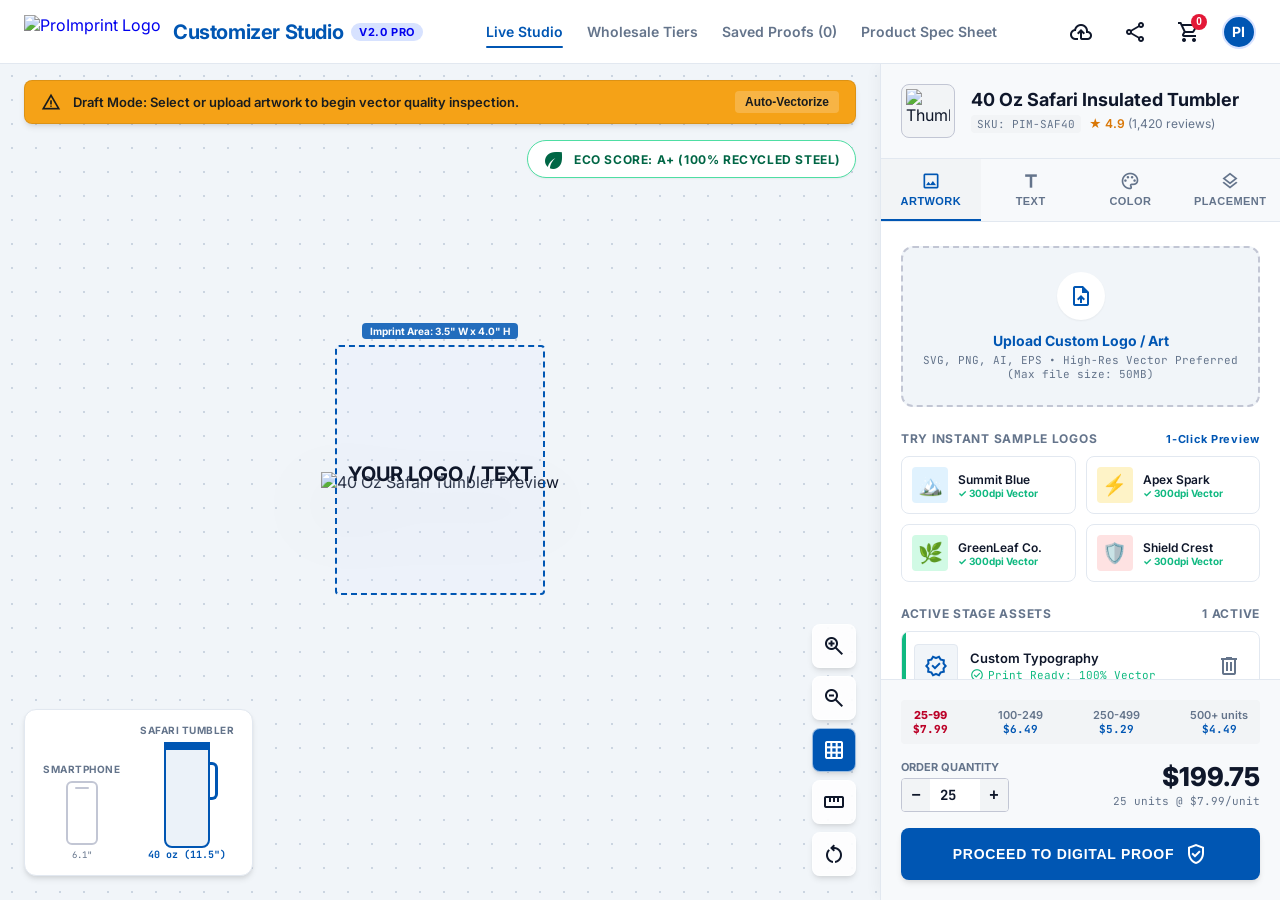
==== index.html @ 1304285c "feat: initial commit of ProImprint Customization Studio v2.0 from Stitch ID 9946207634550902794" ====
<!DOCTYPE html>
<html lang="en">
<head>
  <meta charset="utf-8">
  <meta name="viewport" content="width=device-width, initial-scale=1.0">
  <title>ProImprint Customization Studio v2.0 - 40 Oz Safari Tumbler</title>
  <meta name="description" content="Design and customize your 40 Oz Safari Tumbler with live 3D preview, instant vector logo checks, custom typography, and real-time wholesale tier pricing.">
  
  <!-- Google Fonts & Icons -->
  <link rel="preconnect" href="https://fonts.googleapis.com">
  <link rel="preconnect" href="https://fonts.gstatic.com" crossorigin>
  <link href="https://fonts.googleapis.com/css2?family=Inter:wght@400;500;600;700;800;900&family=JetBrains+Mono:wght@400;500;700&family=Playfair+Display:ital,wght@0,700;1,700&family=Montserrat:wght@700;900&family=Oswald:wght@600&family=Pacifico&display=swap" rel="stylesheet">
  <link href="https://fonts.googleapis.com/css2?family=Material+Symbols+Outlined:wght,FILL@100..700,0..1&display=swap" rel="stylesheet">
  
  <!-- Custom Design System Styles -->
  <link rel="stylesheet" href="index.css">
</head>
<body>

  <!-- ======================================================================
       1. Top Header Bar
       ====================================================================== -->
  <header class="top-header" data-purpose="top-navigation">
    <div class="header-left">
      <a href="#" class="brand-logo-container" aria-label="ProImprint Customization Home">
        <img src="https://lh3.googleusercontent.com/aida/[base64]" alt="ProImprint Logo" class="brand-logo-img">
        <div class="header-title-badge">
          <span class="header-title">Customizer Studio</span>
          <span class="version-badge">v2.0 Pro</span>
        </div>
      </a>
    </div>

    <nav class="header-nav" aria-label="Main Navigation">
      <a href="#" class="header-nav-link active" id="nav-customizer">Live Studio</a>
      <a href="#" class="header-nav-link" id="nav-pricing">Wholesale Tiers</a>
      <a href="#" class="header-nav-link" id="nav-proofs">Saved Proofs (0)</a>
      <a href="#" class="header-nav-link" id="nav-specs">Product Spec Sheet</a>
    </nav>

    <div class="header-actions">
      <button class="btn-icon" id="btn-save-project" title="Save Project to Cloud">
        <span class="material-symbols-outlined">cloud_upload</span>
      </button>
      <button class="btn-icon" id="btn-share-link" title="Share Design Link">
        <span class="material-symbols-outlined">share</span>
      </button>
      <button class="btn-icon" id="btn-cart" title="View Cart & Quote">
        <span class="material-symbols-outlined">shopping_cart</span>
        <span class="cart-badge" id="cart-count">0</span>
      </button>
      <div class="header-user-avatar" title="Stitch Account ID: 9946207634550902794">
        PI
      </div>
    </div>
  </header>

  <!-- ======================================================================
       2. Main Workspace Layout (Canvas + Sidebar)
       ====================================================================== -->
  <main class="main-workspace" data-purpose="customization-workspace">

    <!-- Left Column: 3D / Interactive Canvas -->
    <section class="canvas-section" id="canvas-section">
      
      <!-- Safety Net Real-time Status Banner -->
      <div class="safety-net-banner warning" id="safety-banner">
        <span class="material-symbols-outlined safety-net-icon" id="safety-icon">warning</span>
        <span class="safety-net-text" id="safety-message">Draft Mode: Select or upload artwork to begin vector quality inspection.</span>
        <button class="safety-net-action" id="safety-btn">Auto-Vectorize</button>
      </div>

      <!-- Sustainability & Eco Score Badge -->
      <div class="eco-badge" id="eco-badge" title="Click for complete sustainability certificate">
        <span class="material-symbols-outlined" style="color: var(--tertiary-container); font-variation-settings: 'FILL' 1;">eco</span>
        <span class="eco-badge-text">Eco Score: A+ (100% Recycled Steel)</span>
      </div>

      <!-- Central Interactive Product Stage -->
      <div class="product-stage" id="product-stage">
        <div class="product-tumbler-wrapper" id="tumbler-wrapper">
          <!-- Tumbler Base Image -->
          <img src="https://lh3.googleusercontent.com/aida/[base64]" alt="40 Oz Safari Tumbler Preview" class="tumbler-img" id="tumbler-base-img">
          
          <!-- Realistic Color Tint Overlay -->
          <div class="tumbler-tint-layer" id="tumbler-tint" style="background-color: transparent;"></div>

          <!-- Live Draggable Imprint Area Box -->
          <div class="imprint-boundary-box show-grid" id="imprint-box" title="Drag to adjust imprint alignment on tumbler">
            <span class="imprint-label-guide">Imprint Area: 3.5" W x 4.0" H</span>
            <img src="" alt="Live Preview Logo" class="preview-logo-item" id="preview-logo" style="display: none;">
            <div class="preview-text-item" id="preview-text">YOUR LOGO / TEXT</div>
            <div class="preview-placeholder" id="preview-placeholder" style="display: none;">Drop or Pick Artwork</div>
          </div>
        </div>
      </div>

      <!-- Bottom Sizing Reference Widget -->
      <div class="sizing-reference" id="sizing-widget">
        <div class="size-compare-item">
          <span class="size-compare-title">Smartphone</span>
          <div class="size-phone-box">
            <div class="size-phone-notch"></div>
          </div>
          <span class="size-phone-label">6.1"</span>
        </div>
        <div class="size-compare-item">
          <span class="size-compare-title">Safari Tumbler</span>
          <div class="size-tumbler-box">
            <div class="size-tumbler-rim"></div>
            <div class="size-tumbler-handle"></div>
          </div>
          <span class="size-tumbler-label">40 oz (11.5")</span>
        </div>
      </div>

      <!-- Viewport Glassmorphism Controls -->
      <div class="viewport-controls">
        <button class="glass-btn" id="btn-zoom-in" title="Zoom In (+)">
          <span class="material-symbols-outlined">zoom_in</span>
        </button>
        <button class="glass-btn" id="btn-zoom-out" title="Zoom Out (-)">
          <span class="material-symbols-outlined">zoom_out</span>
        </button>
        <button class="glass-btn active" id="btn-toggle-grid" title="Toggle Target Imprint Grid">
          <span class="material-symbols-outlined">grid_on</span>
        </button>
        <button class="glass-btn" id="btn-toggle-size" title="Toggle Reference Sizing Scale">
          <span class="material-symbols-outlined">straighten</span>
        </button>
        <button class="glass-btn" id="btn-reset-view" title="Reset Viewport Position">
          <span class="material-symbols-outlined">restart_alt</span>
        </button>
      </div>

    </section>

    <!-- Right Column: Customization Sidebar -->
    <aside class="sidebar-section" id="sidebar-section" data-purpose="customization-controls">
      
      <!-- Product Summary Header -->
      <div class="sidebar-header">
        <div class="product-thumb-box">
          <img src="https://lh3.googleusercontent.com/aida/[base64]" alt="Thumbnail" class="product-thumb-img">
        </div>
        <div class="product-info">
          <h1>40 Oz Safari Insulated Tumbler</h1>
          <div class="product-meta">
            <span class="product-sku">SKU: PIM-SAF40</span>
            <span class="product-rating">★ 4.9 <span style="color: var(--text-muted); font-weight: 400;">(1,420 reviews)</span></span>
          </div>
        </div>
      </div>

      <!-- Customization Tabs Navigation -->
      <div class="tabs-header" id="tabs-header">
        <button class="tab-btn active" data-tab="tab-artwork">
          <span class="material-symbols-outlined">image</span>
          Artwork
        </button>
        <button class="tab-btn" data-tab="tab-text">
          <span class="material-symbols-outlined">title</span>
          Text
        </button>
        <button class="tab-btn" data-tab="tab-color">
          <span class="material-symbols-outlined">palette</span>
          Color
        </button>
        <button class="tab-btn" data-tab="tab-placement">
          <span class="material-symbols-outlined">layers</span>
          Placement
        </button>
      </div>

      <!-- Tabs Content Area -->
      <div class="tabs-content-area">
        
        <!-- TAB 1: LOGO / ARTWORK -->
        <div class="tab-pane active" id="tab-artwork">
          
          <!-- Upload Area -->
          <div class="upload-dropzone" id="upload-dropzone" title="Click or Drag file to upload">
            <input type="file" id="file-input" accept="image/png,image/jpeg,image/svg+xml,.ai,.eps" style="display: none;">
            <div class="upload-icon-circle">
              <span class="material-symbols-outlined">upload_file</span>
            </div>
            <span class="upload-title">Upload Custom Logo / Art</span>
            <span class="upload-subtitle">SVG, PNG, AI, EPS • High-Res Vector Preferred<br>(Max file size: 50MB)</span>
          </div>

          <!-- Quick Sample Professional Logos -->
          <div>
            <div class="section-title">
              <span>Try Instant Sample Logos</span>
              <span style="color: var(--primary-container); font-size: 11px; text-transform: none;">1-Click Preview</span>
            </div>
            <div class="sample-grid">
              <div class="sample-asset-card" data-logo-type="mountain" data-name="Summit Mountain Blue">
                <div class="sample-icon-box" style="background: #e0f2fe; color: #0284c7;">🏔️</div>
                <div class="sample-asset-info">
                  <div class="sample-name">Summit Blue</div>
                  <div class="sample-badge">✓ 300dpi Vector</div>
                </div>
              </div>
              <div class="sample-asset-card" data-logo-type="tech" data-name="Apex Spark Tech Gold">
                <div class="sample-icon-box" style="background: #fef3c7; color: #d97706;">⚡</div>
                <div class="sample-asset-info">
                  <div class="sample-name">Apex Spark</div>
                  <div class="sample-badge">✓ 300dpi Vector</div>
                </div>
              </div>
              <div class="sample-asset-card" data-logo-type="eco" data-name="GreenLeaf Organics">
                <div class="sample-icon-box" style="background: #d1fae5; color: #059669;">🌿</div>
                <div class="sample-asset-info">
                  <div class="sample-name">GreenLeaf Co.</div>
                  <div class="sample-badge">✓ 300dpi Vector</div>
                </div>
              </div>
              <div class="sample-asset-card" data-logo-type="shield" data-name="ProImprint Shield Crest">
                <div class="sample-icon-box" style="background: #fee2e2; color: #dc2626;">🛡️</div>
                <div class="sample-asset-info">
                  <div class="sample-name">Shield Crest</div>
                  <div class="sample-badge">✓ 300dpi Vector</div>
                </div>
              </div>
            </div>
          </div>

          <!-- Active Uploaded / Selected Assets List -->
          <div>
            <div class="section-title">
              <span>Active Stage Assets</span>
              <span id="asset-count-badge">1 Active</span>
            </div>
            <div id="assets-list-container">
              <div class="asset-item-card is-ready" id="current-asset-card">
                <div class="asset-status-bar"></div>
                <div class="asset-preview-box">
                  <span class="material-symbols-outlined" style="color: var(--primary-container);">verified</span>
                </div>
                <div class="asset-details">
                  <div class="asset-name" id="current-asset-name">Custom Typography</div>
                  <div class="asset-dpi-status" id="current-asset-status">
                    <span class="material-symbols-outlined" style="font-size: 14px;">check_circle</span>
                    Print Ready: 100% Vector
                  </div>
                </div>
                <button class="btn-remove-asset" id="btn-clear-artwork" title="Clear / Reset Asset">
                  <span class="material-symbols-outlined">delete</span>
                </button>
              </div>
            </div>
          </div>

          <!-- Print Readiness Quality Meter -->
          <div class="readiness-container">
            <div class="readiness-header">
              <span class="readiness-title">Overall Print Readiness</span>
              <span class="readiness-score" id="readiness-score-val">100% (Vector Perfect)</span>
            </div>
            <div class="readiness-track">
              <div class="readiness-bar" id="readiness-progress" style="width: 100%; background: var(--success-green);"></div>
            </div>
          </div>

          <!-- Free Design Assistance CTA -->
          <button class="btn-design-help" id="btn-request-art-help">
            <span class="material-symbols-outlined">support_agent</span>
            Get Free Design Help (15-Min Turnaround)
          </button>

        </div>

        <!-- TAB 2: TEXT CONTROLS -->
        <div class="tab-pane" id="tab-text">
          
          <div class="form-group">
            <label class="form-label" for="custom-text-input">Custom Imprint Text</label>
            <input type="text" id="custom-text-input" class="custom-input" value="YOUR LOGO / TEXT" placeholder="Enter company name, event, or slogan...">
          </div>

          <div class="form-group">
            <label class="form-label" for="font-family-select">Font Family</label>
            <select id="font-family-select" class="custom-select">
              <option value="'Inter', sans-serif">Inter (Modern Clean)</option>
              <option value="'JetBrains Mono', monospace">JetBrains Mono (Technical / SKU)</option>
              <option value="'Playfair Display', serif">Playfair Display (Elegant Serif)</option>
              <option value="'Montserrat', sans-serif">Montserrat (Bold Corporate)</option>
              <option value="'Oswald', sans-serif">Oswald (Tall Impact)</option>
              <option value="'Pacifico', cursive">Pacifico (Friendly Script)</option>
            </select>
          </div>

          <!-- Text Size & Letter Spacing Sliders -->
          <div class="slider-group">
            <div class="slider-header">
              <label class="form-label" for="font-size-slider">Font Size</label>
              <span class="slider-value" id="font-size-val">20px</span>
            </div>
            <input type="range" id="font-size-slider" class="custom-slider" min="12" max="48" step="1" value="20">
          </div>

          <div class="slider-group">
            <div class="slider-header">
              <label class="form-label" for="letter-spacing-slider">Letter Spacing</label>
              <span class="slider-value" id="letter-spacing-val">0px</span>
            </div>
            <input type="range" id="letter-spacing-slider" class="custom-slider" min="-2" max="10" step="0.5" value="0">
          </div>

          <!-- Formatting Buttons (Bold, Italic, Uppercase, Arch/Curve) -->
          <div class="form-group">
            <label class="form-label">Text Style & Arching</label>
            <div class="format-buttons-grid">
              <button class="btn-format active" id="btn-format-bold" title="Bold">B</button>
              <button class="btn-format" id="btn-format-italic" title="Italic" style="font-style: italic;">I</button>
              <button class="btn-format active" id="btn-format-uppercase" title="All Caps">AA</button>
              <button class="btn-format" id="btn-format-arch" title="Curved Arch Effect">
                <span class="material-symbols-outlined" style="font-size: 18px;">abc</span>
              </button>
            </div>
          </div>

          <!-- Imprint Text Color Swatches -->
          <div class="form-group">
            <label class="form-label">Text & Logo Color Overlay</label>
            <div class="color-swatches-grid" id="text-color-swatches">
              <div class="color-swatch-item active" data-color="#0F172A" style="background: #0F172A;" title="Matte Obsidian Black">
                <span class="material-symbols-outlined">check</span>
              </div>
              <div class="color-swatch-item" data-color="#0056b3" style="background: #0056b3;" title="Primary Brand Blue">
                <span class="material-symbols-outlined">check</span>
              </div>
              <div class="color-swatch-item" data-color="#E31837" style="background: #E31837;" title="Expedition Crimson">
                <span class="material-symbols-outlined">check</span>
              </div>
              <div class="color-swatch-item" data-color="#004c32" style="background: #004c32;" title="Pine Forest Green">
                <span class="material-symbols-outlined">check</span>
              </div>
              <div class="color-swatch-item" data-color="#D97706" style="background: #D97706;" title="Desert Gold">
                <span class="material-symbols-outlined">check</span>
              </div>
              <div class="color-swatch-item light-check" data-color="#FFFFFF" style="background: #FFFFFF;" title="Laser Engraved White/Silver">
                <span class="material-symbols-outlined">check</span>
              </div>
            </div>
          </div>

        </div>

        <!-- TAB 3: COLOR & FINISH -->
        <div class="tab-pane" id="tab-color">
          
          <div>
            <div class="section-title">
              <span>Tumbler Body Color</span>
              <span id="active-tumbler-color-name" style="color: var(--primary-container); font-weight: 700;">Safari Stainless</span>
            </div>
            <div class="tumbler-colors-grid" id="tumbler-colors-grid">
              <div class="tumbler-color-card active" data-tint="transparent" data-name="Safari Stainless">
                <div class="tumbler-swatch-circle" style="background: linear-gradient(135deg, #e2e8f0, #cbd5e1);"></div>
                <span class="tumbler-color-name">Safari Stainless</span>
              </div>
              <div class="tumbler-color-card" data-tint="rgba(15, 23, 42, 0.45)" data-name="Midnight Matte">
                <div class="tumbler-swatch-circle" style="background: #0F172A;"></div>
                <span class="tumbler-color-name">Midnight Matte</span>
              </div>
              <div class="tumbler-color-card" data-tint="rgba(0, 86, 179, 0.42)" data-name="Royal Safari Blue">
                <div class="tumbler-swatch-circle" style="background: #0056b3;"></div>
                <span class="tumbler-color-name">Safari Blue</span>
              </div>
              <div class="tumbler-color-card" data-tint="rgba(227, 24, 55, 0.40)" data-name="Expedition Crimson">
                <div class="tumbler-swatch-circle" style="background: #E31837;"></div>
                <span class="tumbler-color-name">Crimson Red</span>
              </div>
              <div class="tumbler-color-card" data-tint="rgba(0, 76, 50, 0.42)" data-name="Pine Forest Green">
                <div class="tumbler-swatch-circle" style="background: #004c32;"></div>
                <span class="tumbler-color-name">Forest Green</span>
              </div>
              <div class="tumbler-color-card" data-tint="rgba(245, 158, 11, 0.38)" data-name="Sunset Amber Gold">
                <div class="tumbler-swatch-circle" style="background: #F59E0B;"></div>
                <span class="tumbler-color-name">Sunset Gold</span>
              </div>
            </div>
          </div>

          <div>
            <div class="section-title">
              <span>Imprint Application Method</span>
              <span style="color: var(--text-muted); font-size: 11px;">Select Technology</span>
            </div>
            <div class="imprint-method-list">
              <div class="method-option-card active" data-method="laser">
                <input type="radio" name="imprint_method" class="method-radio" checked>
                <div class="method-info">
                  <h4>Laser Engraved (Most Durable & Permanent)</h4>
                  <p>Precision CO2 laser removes exterior powder coat to reveal crisp stainless steel base. Dishwasher safe & scratch proof.</p>
                </div>
              </div>
              <div class="method-option-card" data-method="screen">
                <input type="radio" name="imprint_method" class="method-radio">
                <div class="method-info">
                  <h4>1-Color Screen Print (+ $0.00)</h4>
                  <p>High-opacity industrial enamel ink baked at 350°F for bold single-color logos.</p>
                </div>
              </div>
              <div class="method-option-card" data-method="uv">
                <input type="radio" name="imprint_method" class="method-radio">
                <div class="method-info">
                  <h4>Full-Color Digital UV Print (+ $1.25/unit)</h4>
                  <p>Photographic quality full-spectrum UV digital print with textured tactile finish.</p>
                </div>
              </div>
            </div>
          </div>

        </div>

        <!-- TAB 4: PLACEMENT & TECHNICAL SPECS -->
        <div class="tab-pane" id="tab-placement">
          
          <div>
            <div class="section-title">
              <span>Imprint Side Placement</span>
            </div>
            <div class="placement-sides-grid">
              <button class="btn-placement-side active" data-side="Side 1 (Front - Logo View)">
                <span class="material-symbols-outlined">front_hand</span>
                Side 1 (Front Display)
              </button>
              <button class="btn-placement-side" data-side="Side 2 (Back - Opposite Handle)">
                <span class="material-symbols-outlined">flip_to_back</span>
                Side 2 (Back Display)
              </button>
              <button class="btn-placement-side" data-side="Dual Side Imprint (+ $1.50/unit)" style="grid-column: span 2;">
                <span class="material-symbols-outlined">repeat</span>
                Dual Side Imprint (+ $1.50/unit)
              </button>
            </div>
          </div>

          <!-- Alignment Helpers -->
          <div>
            <div class="section-title">
              <span>Precision Alignment Helpers</span>
            </div>
            <div style="display: grid; grid-template-columns: repeat(2, 1fr); gap: 8px;">
              <button class="btn-secondary" id="btn-align-center-h" style="font-size: 12px; padding: 10px;">
                Center Horizontal
              </button>
              <button class="btn-secondary" id="btn-align-center-v" style="font-size: 12px; padding: 10px;">
                Center Vertical
              </button>
            </div>
          </div>

          <!-- Technical Spec Sheet Accordion -->
          <div>
            <div class="section-title">
              <span>Tumbler Specifications & Construction</span>
            </div>
            <div class="specs-accordion">
              <div class="spec-item">
                <div class="spec-header" onclick="toggleSpec(this)">
                  <span>Capacity & Dimensions</span>
                  <span class="material-symbols-outlined">expand_more</span>
                </div>
                <div class="spec-body" style="display: block;">
                  • <strong>Volume:</strong> 40 Fluid Ounces (1.18 Liters)<br>
                  • <strong>Height:</strong> 11.5 inches (29.2 cm)<br>
                  • <strong>Base Diameter:</strong> 3.1 inches (Fits standard car cup holders)<br>
                  • <strong>Weight (Empty):</strong> 1.35 lbs
                </div>
              </div>
              <div class="spec-item">
                <div class="spec-header" onclick="toggleSpec(this)">
                  <span>Thermal Insulation Tech</span>
                  <span class="material-symbols-outlined">expand_more</span>
                </div>
                <div class="spec-body" style="display: none;">
                  • Double-wall vacuum insulated copper-lined 18/8 food-grade stainless steel.<br>
                  • Keeps drinks ice cold for up to 34 hours, or piping hot for 12 hours.<br>
                  • Condensation-free sweatproof exterior coating.
                </div>
              </div>
              <div class="spec-item">
                <div class="spec-header" onclick="toggleSpec(this)">
                  <span>Lid, Straw & Handle Specs</span>
                  <span class="material-symbols-outlined">expand_more</span>
                </div>
                <div class="spec-body" style="display: none;">
                  • 3-position leak-resistant rotating cover lid (Straw opening, Drink spout, Full cover closure).<br>
                  • Includes reusable tritan clear straw and ergonomic soft-grip comfort handle.
                </div>
              </div>
            </div>
          </div>

        </div>

      </div>

      <!-- Pricing & Checkout Footer (Fixed Bottom of Sidebar) -->
      <div class="checkout-footer">
        
        <!-- Tier Mini Table -->
        <div class="tier-discounts-box" id="tier-table">
          <div class="tier-item active" data-min="25" data-price="7.99">
            <span class="tier-qty">25-99</span>
            <span class="tier-price">$7.99</span>
          </div>
          <div class="tier-item" data-min="100" data-price="6.49">
            <span class="tier-qty">100-249</span>
            <span class="tier-price">$6.49</span>
          </div>
          <div class="tier-item" data-min="250" data-price="5.29">
            <span class="tier-qty">250-499</span>
            <span class="tier-price">$5.29</span>
          </div>
          <div class="tier-item" data-min="500" data-price="4.49">
            <span class="tier-qty">500+ units</span>
            <span class="tier-price">$4.49</span>
          </div>
        </div>

        <div class="pricing-summary-row">
          <div class="pricing-qty-control">
            <span class="qty-label">Order Quantity</span>
            <div class="qty-input-wrapper">
              <button class="btn-qty" id="btn-qty-minus">−</button>
              <input type="number" class="qty-input" id="qty-input" value="25" min="25" max="10000" step="5">
              <button class="btn-qty" id="btn-qty-plus">+</button>
            </div>
          </div>
          <div class="pricing-total-box">
            <div class="total-price" id="total-price-display">$199.75</div>
            <span class="unit-breakdown" id="unit-breakdown-display">25 units @ $7.99/unit</span>
          </div>
        </div>

        <button class="btn-proceed-proof" id="btn-proceed-proof">
          <span>Proceed to Digital Proof</span>
          <span class="material-symbols-outlined">verified_user</span>
        </button>
      </div>

    </aside>

  </main>

  <!-- ======================================================================
       3. Digital Proof & Order Approval Modal
       ====================================================================== -->
  <div class="modal-overlay" id="proof-modal" role="dialog" aria-modal="true" aria-labelledby="modal-title">
    <div class="modal-content">
      <div class="modal-header">
        <h2 id="modal-title">Official Digital Proof Confirmation</h2>
        <button class="btn-close-modal" id="btn-close-proof" aria-label="Close Modal">
          <span class="material-symbols-outlined">close</span>
        </button>
      </div>
      <div class="modal-body">
        <div class="proof-preview-card">
          <div class="proof-img-box">
            <img src="https://lh3.googleusercontent.com/aida/[base64]" alt="Proof Summary" style="max-height: 120px; object-fit: contain;">
          </div>
          <div class="proof-summary-list">
            <div class="proof-row">
              <span class="proof-label">Product Name:</span>
              <span class="proof-val">40 Oz Safari Tumbler (SKU: PIM-SAF40)</span>
            </div>
            <div class="proof-row">
              <span class="proof-label">Tumbler Body Color:</span>
              <span class="proof-val" id="proof-color-name">Safari Stainless</span>
            </div>
            <div class="proof-row">
              <span class="proof-label">Imprint Method & Side:</span>
              <span class="proof-val" id="proof-method-side">Laser Engraved • Side 1 (Front Display)</span>
            </div>
            <div class="proof-row">
              <span class="proof-label">Custom Content:</span>
              <span class="proof-val" id="proof-content">YOUR LOGO / TEXT</span>
            </div>
            <div class="proof-row">
              <span class="proof-label">Print Readiness:</span>
              <span class="proof-val" style="color: var(--success-green);">✓ 100% Verified Vector Ready</span>
            </div>
          </div>
        </div>

        <div style="background: var(--surface-container-low); padding: 16px; border-radius: var(--radius-md); border: 1px solid var(--border-subtle);">
          <div style="display: flex; justify-content: space-between; font-weight: 700; font-size: 14px; margin-bottom: 6px;">
            <span>Wholesale Order Breakdown:</span>
            <span id="proof-total-display" style="color: var(--primary-container);">$199.75</span>
          </div>
          <p style="font-size: 12px; color: var(--text-muted); line-height: 1.4;">
            Includes free digital pre-production proof, expert vector art verification, and standard 5-day rush production guarantee. Free shipping on this order!
          </p>
        </div>
      </div>
      <div class="modal-footer">
        <button class="btn-secondary" id="btn-download-pdf">
          <span class="material-symbols-outlined" style="margin-right: 4px;">picture_as_pdf</span>
          Download PDF Spec
        </button>
        <button class="btn-proceed-proof" id="btn-approve-order" style="width: auto; padding: 12px 28px;">
          <span>Approve & Add to Cart</span>
          <span class="material-symbols-outlined">check_circle</span>
        </button>
      </div>
    </div>
  </div>

  <!-- Toast Notification Container -->
  <div class="toast-container" id="toast-container"></div>

  <!-- Application Logic -->
  <script src="app.js"></script>
</body>
</html>
---- index.css ----
/* ==========================================================================
   ProImprint Customization Studio v2.0 - Design System & Styles
   ========================================================================== */

:root {
  /* Brand Primary & Secondary */
  --primary: #003f87;
  --primary-container: #0056b3;
  --on-primary: #ffffff;
  --on-primary-container: #bbd0ff;
  --primary-fixed: #d7e2ff;
  --primary-fixed-dim: #acc7ff;
  --surface-tint: #115cb9;

  --secondary: #bb0027;
  --secondary-container: #e51a38;
  --on-secondary: #ffffff;
  --on-secondary-container: #fffbff;
  --secondary-fixed: #ffdad8;

  --tertiary: #004c32;
  --tertiary-container: #006645;
  --on-tertiary: #ffffff;
  --on-tertiary-container: #5ae8ac;
  --tertiary-fixed: #6ffbbe;
  --tertiary-fixed-dim: #4edea3;

  /* Status Colors */
  --critical-red: #E31837;
  --warning-amber: #F59E0B;
  --success-green: #10B981;
  --error: #ba1a1a;
  --on-error: #ffffff;
  --error-container: #ffdad6;

  /* Surfaces & Canvas */
  --background: #f7f9fb;
  --on-background: #191c1e;
  --surface: #f7f9fb;
  --surface-bright: #f7f9fb;
  --surface-dim: #d8dadc;
  --surface-canvas: #F1F5F9;
  --surface-sidebar: #FFFFFF;
  --surface-container-lowest: #ffffff;
  --surface-container-low: #f2f4f6;
  --surface-container: #eceef0;
  --surface-container-high: #e6e8ea;
  --surface-container-highest: #e0e3e5;

  /* Text & Borders */
  --on-surface: #191c1e;
  --on-surface-variant: #424752;
  --text-main: #0F172A;
  --text-muted: #64748B;
  --outline: #727784;
  --outline-variant: #c2c6d4;
  --border-subtle: #E2E8F0;

  /* Typography */
  --font-sans: 'Inter', -apple-system, BlinkMacSystemFont, "Segoe UI", Roboto, sans-serif;
  --font-mono: 'JetBrains Mono', monospace;

  /* Spacing & Layout */
  --sidebar-width: 400px;
  --header-height: 64px;
  --radius-sm: 4px;
  --radius-md: 8px;
  --radius-lg: 12px;
  --radius-xl: 20px;
  --radius-full: 9999px;

  /* Elevation */
  --shadow-sm: 0 1px 2px 0 rgba(0, 0, 0, 0.05);
  --shadow-md: 0 4px 6px -1px rgba(0, 0, 0, 0.1), 0 2px 4px -1px rgba(0, 0, 0, 0.06);
  --shadow-lg: 0 10px 15px -3px rgba(0, 0, 0, 0.1), 0 4px 6px -2px rgba(0, 0, 0, 0.05);
  --shadow-xl: 0 20px 25px -5px rgba(0, 0, 0, 0.1), 0 10px 10px -5px rgba(0, 0, 0, 0.04);
}

* {
  box-sizing: border-box;
  margin: 0;
  padding: 0;
}

body {
  font-family: var(--font-sans);
  background-color: var(--surface-canvas);
  color: var(--text-main);
  height: 100vh;
  display: flex;
  flex-direction: column;
  overflow: hidden;
  -webkit-font-smoothing: antialiased;
}

/* Scrollbar customization */
::-webkit-scrollbar {
  width: 6px;
  height: 6px;
}
::-webkit-scrollbar-track {
  background: var(--surface-container-low);
}
::-webkit-scrollbar-thumb {
  background: var(--outline-variant);
  border-radius: var(--radius-full);
}
::-webkit-scrollbar-thumb:hover {
  background: var(--outline);
}

/* Utility Icons */
.material-symbols-outlined {
  font-variation-settings: 'FILL' 0, 'wght' 400, 'GRAD' 0, 'opsz' 24;
  vertical-align: middle;
  line-height: 1;
}

/* ==========================================================================
   Top Header Bar
   ========================================================================== */
.top-header {
  height: var(--header-height);
  background: var(--surface-sidebar);
  border-bottom: 1px solid var(--border-subtle);
  display: flex;
  align-items: center;
  justify-content: space-between;
  padding: 0 24px;
  z-index: 50;
  flex-shrink: 0;
}

.header-left {
  display: flex;
  align-items: center;
  gap: 16px;
}

.brand-logo-container {
  display: flex;
  align-items: center;
  gap: 12px;
  text-decoration: none;
}

.brand-logo-img {
  height: 34px;
  width: auto;
}

.header-title-badge {
  display: flex;
  align-items: center;
  gap: 8px;
}

.header-title {
  font-size: 20px;
  font-weight: 700;
  color: var(--primary-container);
  letter-spacing: -0.02em;
}

.version-badge {
  background: var(--primary-fixed);
  color: var(--on-primary-fixed);
  font-size: 11px;
  font-weight: 700;
  padding: 2px 8px;
  border-radius: var(--radius-full);
  text-transform: uppercase;
  letter-spacing: 0.05em;
}

.header-nav {
  display: flex;
  gap: 24px;
}

.header-nav-link {
  color: var(--text-muted);
  font-size: 14px;
  font-weight: 600;
  text-decoration: none;
  transition: color 0.2s ease;
  position: relative;
  padding: 4px 0;
}

.header-nav-link:hover,
.header-nav-link.active {
  color: var(--primary-container);
}

.header-nav-link.active::after {
  content: '';
  position: absolute;
  bottom: -4px;
  left: 0;
  width: 100%;
  height: 2px;
  background: var(--primary-container);
  border-radius: 2px;
}

.header-actions {
  display: flex;
  align-items: center;
  gap: 12px;
}

.btn-icon {
  background: transparent;
  border: 1px solid transparent;
  color: var(--text-main);
  padding: 8px;
  border-radius: var(--radius-md);
  cursor: pointer;
  display: flex;
  align-items: center;
  justify-content: center;
  transition: all 0.2s ease;
  position: relative;
}

.btn-icon:hover {
  background: var(--surface-container-low);
  border-color: var(--border-subtle);
  color: var(--primary-container);
}

.cart-badge {
  position: absolute;
  top: 2px;
  right: 2px;
  background: var(--critical-red);
  color: #ffffff;
  font-size: 10px;
  font-weight: 700;
  width: 16px;
  height: 16px;
  border-radius: var(--radius-full);
  display: flex;
  align-items: center;
  justify-content: center;
}

.header-user-avatar {
  width: 34px;
  height: 34px;
  border-radius: var(--radius-full);
  background: var(--primary-container);
  color: #ffffff;
  display: flex;
  align-items: center;
  justify-content: center;
  font-weight: 700;
  font-size: 14px;
  border: 2px solid var(--primary-fixed);
  cursor: pointer;
}

/* ==========================================================================
   Main Workspace Layout
   ========================================================================== */
.main-workspace {
  flex: 1;
  display: flex;
  overflow: hidden;
  position: relative;
}

/* ==========================================================================
   Left Column: 3D / Interactive Canvas
   ========================================================================== */
.canvas-section {
  flex: 1;
  position: relative;
  background-color: var(--surface-canvas);
  background-image: radial-gradient(#cbd5e1 1.5px, transparent 1.5px);
  background-size: 24px 24px;
  display: flex;
  align-items: center;
  justify-content: center;
  overflow: hidden;
}

/* Safety Net Status Banner */
.safety-net-banner {
  position: absolute;
  top: 16px;
  left: 24px;
  right: 24px;
  z-index: 30;
  display: flex;
  align-items: center;
  gap: 12px;
  padding: 10px 16px;
  border-radius: var(--radius-md);
  font-size: 13px;
  font-weight: 600;
  box-shadow: var(--shadow-md);
  transition: all 0.3s cubic-bezier(0.16, 1, 0.3, 1);
  backdrop-filter: blur(8px);
}

.safety-net-banner.warning {
  background-color: rgba(245, 158, 11, 0.95);
  color: #191c1e;
  border: 1px solid rgba(0, 0, 0, 0.1);
}

.safety-net-banner.success {
  background-color: rgba(16, 185, 129, 0.95);
  color: #ffffff;
  border: 1px solid rgba(0, 0, 0, 0.1);
}

.safety-net-banner.critical {
  background-color: rgba(227, 24, 55, 0.95);
  color: #ffffff;
  border: 1px solid rgba(0, 0, 0, 0.1);
}

.safety-net-icon {
  font-size: 20px;
}

.safety-net-text {
  flex: 1;
}

.safety-net-action {
  background: rgba(255, 255, 255, 0.2);
  border: none;
  color: inherit;
  font-size: 12px;
  font-weight: 700;
  padding: 4px 10px;
  border-radius: var(--radius-sm);
  cursor: pointer;
  transition: background 0.2s;
}
.safety-net-action:hover {
  background: rgba(255, 255, 255, 0.3);
}

/* Sustainability & Eco Badge */
.eco-badge {
  position: absolute;
  top: 76px;
  right: 24px;
  background: var(--surface-sidebar);
  border: 1px solid var(--tertiary-fixed-dim);
  padding: 6px 14px;
  border-radius: var(--radius-full);
  display: flex;
  align-items: center;
  gap: 8px;
  box-shadow: var(--shadow-sm);
  z-index: 20;
  cursor: pointer;
  transition: transform 0.2s ease, box-shadow 0.2s ease;
}
.eco-badge:hover {
  transform: translateY(-2px);
  box-shadow: var(--shadow-md);
}
.eco-badge-text {
  font-size: 12px;
  font-weight: 700;
  color: var(--tertiary-container);
  text-transform: uppercase;
  letter-spacing: 0.05em;
}

/* Product Stage & Interactive Tumbler */
.product-stage {
  position: relative;
  width: 100%;
  max-width: 650px;
  height: 75vh;
  display: flex;
  align-items: center;
  justify-content: center;
  padding: 32px;
  transition: transform 0.3s ease;
  user-select: none;
}

.product-tumbler-wrapper {
  position: relative;
  width: 100%;
  height: 100%;
  display: flex;
  align-items: center;
  justify-content: center;
}

/* Tumbler Base Image & Color Tinting Layer */
.tumbler-img {
  max-height: 100%;
  max-width: 100%;
  object-fit: contain;
  filter: drop-shadow(0 25px 35px rgba(0, 0, 0, 0.18));
  transition: filter 0.3s ease, transform 0.3s ease;
}

.tumbler-tint-layer {
  position: absolute;
  inset: 0;
  pointer-events: none;
  mix-blend-mode: multiply;
  opacity: 0.85;
  transition: background-color 0.4s ease;
  mask-image: url("https://lh3.googleusercontent.com/aida/[base64]");
  mask-size: contain;
  mask-repeat: no-repeat;
  mask-position: center;
}

/* Live Imprint Area Box */
.imprint-boundary-box {
  position: absolute;
  width: 210px;
  height: 250px;
  top: 48%;
  left: 50%;
  transform: translate(-50%, -50%);
  border: 2px dashed rgba(0, 86, 179, 0.6);
  border-radius: var(--radius-sm);
  display: flex;
  flex-direction: column;
  align-items: center;
  justify-content: center;
  cursor: move;
  transition: border-color 0.2s, background-color 0.2s;
  z-index: 10;
}

.imprint-boundary-box.show-grid {
  background-color: rgba(215, 226, 255, 0.15);
  border-color: var(--primary-container);
}

.imprint-boundary-box.hide-boundary {
  border-color: transparent !important;
  background-color: transparent !important;
}

.imprint-label-guide {
  position: absolute;
  top: -24px;
  left: 50%;
  transform: translateX(-50%);
  background: var(--primary-container);
  color: #ffffff;
  font-size: 10px;
  font-weight: 700;
  padding: 2px 8px;
  border-radius: var(--radius-sm);
  white-space: nowrap;
  pointer-events: none;
  opacity: 0.85;
}

.imprint-boundary-box.hide-boundary .imprint-label-guide {
  display: none;
}

/* Interactive Elements inside Imprint Box */
.preview-logo-item {
  max-width: 140px;
  max-height: 130px;
  object-fit: contain;
  transition: transform 0.2s ease, filter 0.2s ease;
}

.preview-text-item {
  font-family: var(--font-sans);
  font-size: 20px;
  font-weight: 700;
  color: #0F172A;
  text-align: center;
  line-height: 1.2;
  margin-top: 8px;
  max-width: 190px;
  word-break: break-word;
  transition: all 0.2s ease;
  text-shadow: 0 1px 2px rgba(255, 255, 255, 0.5);
}

.preview-placeholder {
  text-align: center;
  color: var(--primary-container);
  font-size: 12px;
  font-weight: 600;
  opacity: 0.7;
  pointer-events: none;
}

/* Bottom Reference Sizing Widget */
.sizing-reference {
  position: absolute;
  bottom: 24px;
  left: 24px;
  background: var(--surface-sidebar);
  padding: 14px 18px;
  border-radius: var(--radius-lg);
  border: 1px solid var(--border-subtle);
  box-shadow: var(--shadow-md);
  display: flex;
  align-items: flex-end;
  gap: 20px;
  z-index: 20;
  transition: opacity 0.3s, transform 0.3s;
}

.sizing-reference.hidden {
  opacity: 0;
  pointer-events: none;
  transform: translateY(10px);
}

.size-compare-item {
  display: flex;
  flex-direction: column;
  align-items: center;
}

.size-compare-title {
  font-size: 10px;
  font-weight: 700;
  color: var(--text-muted);
  text-transform: uppercase;
  letter-spacing: 0.05em;
  margin-bottom: 6px;
}

.size-phone-box {
  width: 32px;
  height: 64px;
  border: 2px solid var(--outline-variant);
  border-radius: 6px;
  background: var(--surface-container-lowest);
  position: relative;
  display: flex;
  align-items: center;
  justify-content: center;
}

.size-phone-notch {
  width: 14px;
  height: 2px;
  background: var(--outline-variant);
  position: absolute;
  top: 4px;
  border-radius: 1px;
}

.size-phone-label {
  font-family: var(--font-mono);
  font-size: 9px;
  color: var(--text-muted);
  margin-top: 4px;
}

.size-tumbler-box {
  width: 46px;
  height: 106px;
  border: 2px solid var(--primary-container);
  border-radius: 0 0 8px 8px;
  background: rgba(0, 86, 179, 0.08);
  position: relative;
  display: flex;
  align-items: flex-end;
  justify-content: center;
  padding-bottom: 6px;
}

.size-tumbler-rim {
  position: absolute;
  top: 0;
  left: -2px;
  right: -2px;
  height: 6px;
  background: var(--primary-container);
  border-radius: 2px 2px 0 0;
}

.size-tumbler-handle {
  position: absolute;
  top: 18px;
  right: -10px;
  width: 10px;
  height: 38px;
  border-right: 3px solid var(--primary-container);
  border-top: 3px solid var(--primary-container);
  border-bottom: 3px solid var(--primary-container);
  border-radius: 0 6px 6px 0;
}

.size-tumbler-label {
  font-family: var(--font-mono);
  font-size: 10px;
  font-weight: 700;
  color: var(--primary-container);
}

/* Glassmorphism Viewport Controls */
.viewport-controls {
  position: absolute;
  bottom: 24px;
  right: 24px;
  display: flex;
  flex-direction: column;
  gap: 8px;
  z-index: 20;
}

.glass-btn {
  width: 44px;
  height: 44px;
  background: rgba(255, 255, 255, 0.82);
  backdrop-filter: blur(12px);
  border: 1px solid rgba(255, 255, 255, 0.6);
  border-radius: var(--radius-md);
  box-shadow: var(--shadow-md);
  color: var(--text-main);
  display: flex;
  align-items: center;
  justify-content: center;
  cursor: pointer;
  transition: all 0.2s ease;
}

.glass-btn:hover {
  background: #ffffff;
  color: var(--primary-container);
  transform: translateY(-2px);
  box-shadow: var(--shadow-lg);
}

.glass-btn.active {
  background: var(--primary-container);
  color: #ffffff;
}

/* ==========================================================================
   Right Column: Customization Sidebar
   ========================================================================== */
.sidebar-section {
  width: var(--sidebar-width);
  background: var(--surface-sidebar);
  border-left: 1px solid var(--border-subtle);
  display: flex;
  flex-direction: column;
  height: 100%;
  z-index: 40;
  flex-shrink: 0;
  box-shadow: -4px 0 15px -3px rgba(0, 0, 0, 0.05);
}

/* Sidebar Header */
.sidebar-header {
  padding: 20px;
  border-bottom: 1px solid var(--border-subtle);
  background: var(--surface-bright);
  display: flex;
  align-items: center;
  gap: 16px;
}

.product-thumb-box {
  width: 54px;
  height: 54px;
  border-radius: var(--radius-md);
  background: var(--surface-container-low);
  border: 1px solid var(--outline-variant);
  display: flex;
  align-items: center;
  justify-content: center;
  overflow: hidden;
  flex-shrink: 0;
}

.product-thumb-img {
  width: 85%;
  height: 85%;
  object-fit: contain;
}

.product-info h1 {
  font-size: 18px;
  font-weight: 700;
  color: var(--text-main);
  line-height: 1.2;
}

.product-meta {
  display: flex;
  align-items: center;
  gap: 8px;
  margin-top: 4px;
}

.product-sku {
  font-family: var(--font-mono);
  font-size: 11px;
  color: var(--text-muted);
  background: var(--surface-container-low);
  padding: 2px 6px;
  border-radius: var(--radius-sm);
}

.product-rating {
  font-size: 12px;
  font-weight: 600;
  color: #D97706;
  display: flex;
  align-items: center;
  gap: 3px;
}

/* Tabs Header */
.tabs-header {
  display: flex;
  border-bottom: 1px solid var(--border-subtle);
  background: var(--surface-bright);
}

.tab-btn {
  flex: 1;
  padding: 12px 6px;
  background: transparent;
  border: none;
  border-bottom: 2px solid transparent;
  display: flex;
  flex-direction: column;
  align-items: center;
  gap: 4px;
  color: var(--text-muted);
  font-size: 11px;
  font-weight: 700;
  text-transform: uppercase;
  letter-spacing: 0.04em;
  cursor: pointer;
  transition: all 0.2s ease;
}

.tab-btn:hover {
  background: var(--surface-container-low);
  color: var(--text-main);
}

.tab-btn.active {
  background: var(--surface-container-low);
  color: var(--primary-container);
  border-bottom-color: var(--primary-container);
}

.tab-btn .material-symbols-outlined {
  font-size: 20px;
}

/* Tabs Content Area */
.tabs-content-area {
  flex: 1;
  overflow-y: auto;
  padding: 24px 20px;
}

.tab-pane {
  display: none;
  flex-direction: column;
  gap: 24px;
}

.tab-pane.active {
  display: flex;
  animation: fadeIn 0.25s ease;
}

@keyframes fadeIn {
  from { opacity: 0; transform: translateY(4px); }
  to { opacity: 1; transform: translateY(0); }
}

/* Section Subheadings */
.section-title {
  font-size: 12px;
  font-weight: 700;
  color: var(--text-muted);
  text-transform: uppercase;
  letter-spacing: 0.06em;
  margin-bottom: 10px;
  display: flex;
  align-items: center;
  justify-content: space-between;
}

/* Drag and Drop Upload Box */
.upload-dropzone {
  border: 2px dashed var(--outline-variant);
  border-radius: var(--radius-lg);
  padding: 24px 16px;
  background: var(--surface-canvas);
  display: flex;
  flex-direction: column;
  align-items: center;
  justify-content: center;
  cursor: pointer;
  transition: all 0.2s ease;
}

.upload-dropzone:hover,
.upload-dropzone.dragover {
  background: var(--primary-fixed);
  border-color: var(--primary-container);
}

.upload-icon-circle {
  width: 48px;
  height: 48px;
  background: #ffffff;
  border-radius: var(--radius-full);
  display: flex;
  align-items: center;
  justify-content: center;
  color: var(--primary-container);
  box-shadow: var(--shadow-sm);
  margin-bottom: 12px;
  transition: transform 0.2s ease;
}

.upload-dropzone:hover .upload-icon-circle {
  transform: scale(1.1);
}

.upload-title {
  font-size: 14px;
  font-weight: 700;
  color: var(--primary-container);
  margin-bottom: 4px;
}

.upload-subtitle {
  font-family: var(--font-mono);
  font-size: 11px;
  color: var(--text-muted);
  text-align: center;
}

/* Quick Sample Logos Grid */
.sample-grid {
  display: grid;
  grid-template-columns: repeat(2, 1fr);
  gap: 10px;
}

.sample-asset-card {
  border: 1px solid var(--border-subtle);
  border-radius: var(--radius-md);
  padding: 10px;
  background: var(--surface-sidebar);
  display: flex;
  align-items: center;
  gap: 10px;
  cursor: pointer;
  transition: all 0.2s ease;
}

.sample-asset-card:hover {
  border-color: var(--primary-container);
  background: var(--surface-container-low);
  transform: translateY(-2px);
  box-shadow: var(--shadow-sm);
}

.sample-icon-box {
  width: 36px;
  height: 36px;
  border-radius: var(--radius-sm);
  display: flex;
  align-items: center;
  justify-content: center;
  font-size: 20px;
  flex-shrink: 0;
}

.sample-asset-info {
  overflow: hidden;
}

.sample-name {
  font-size: 12px;
  font-weight: 600;
  color: var(--text-main);
  white-space: nowrap;
  overflow: hidden;
  text-overflow: ellipsis;
}

.sample-badge {
  font-size: 10px;
  font-weight: 700;
  color: var(--success-green);
}

/* Current Uploaded Asset Card */
.asset-item-card {
  border: 1px solid var(--border-subtle);
  border-radius: var(--radius-md);
  background: var(--surface-sidebar);
  padding: 12px;
  display: flex;
  align-items: center;
  gap: 12px;
  position: relative;
  overflow: hidden;
}

.asset-item-card.has-warning {
  border-color: var(--warning-amber);
}

.asset-status-bar {
  position: absolute;
  left: 0;
  top: 0;
  bottom: 0;
  width: 4px;
  background: var(--warning-amber);
}

.asset-item-card.is-ready .asset-status-bar {
  background: var(--success-green);
}

.asset-preview-box {
  width: 44px;
  height: 44px;
  background: var(--surface-canvas);
  border: 1px solid var(--border-subtle);
  border-radius: var(--radius-sm);
  display: flex;
  align-items: center;
  justify-content: center;
  padding: 4px;
}

.asset-preview-img {
  max-width: 100%;
  max-height: 100%;
  object-fit: contain;
}

.asset-details {
  flex: 1;
}

.asset-name {
  font-size: 13px;
  font-weight: 600;
  color: var(--text-main);
}

.asset-dpi-status {
  font-family: var(--font-mono);
  font-size: 11px;
  color: var(--warning-amber);
  display: flex;
  align-items: center;
  gap: 4px;
  margin-top: 2px;
}

.asset-item-card.is-ready .asset-dpi-status {
  color: var(--success-green);
}

.btn-remove-asset {
  background: transparent;
  border: none;
  color: var(--text-muted);
  cursor: pointer;
  padding: 6px;
  border-radius: var(--radius-sm);
  transition: color 0.2s, background 0.2s;
}

.btn-remove-asset:hover {
  color: var(--error);
  background: var(--error-container);
}

/* Print Readiness Meter */
.readiness-container {
  background: var(--surface-container-low);
  padding: 16px;
  border-radius: var(--radius-md);
  border: 1px solid var(--border-subtle);
}

.readiness-header {
  display: flex;
  justify-content: space-between;
  align-items: center;
  margin-bottom: 8px;
}

.readiness-title {
  font-size: 12px;
  font-weight: 700;
  color: var(--text-main);
  text-transform: uppercase;
}

.readiness-score {
  font-family: var(--font-mono);
  font-size: 13px;
  font-weight: 700;
  color: var(--warning-amber);
}

.readiness-track {
  width: 100%;
  height: 8px;
  background: var(--surface-container-highest);
  border-radius: var(--radius-full);
  overflow: hidden;
}

.readiness-bar {
  height: 100%;
  background: var(--warning-amber);
  border-radius: var(--radius-full);
  transition: width 0.4s ease, background-color 0.4s ease;
}

/* Free Art Help Banner CTA */
.btn-design-help {
  width: 100%;
  padding: 12px;
  background: var(--surface-sidebar);
  border: 1px solid var(--primary-container);
  color: var(--primary-container);
  font-size: 12px;
  font-weight: 700;
  text-transform: uppercase;
  border-radius: var(--radius-md);
  cursor: pointer;
  display: flex;
  align-items: center;
  justify-content: center;
  gap: 8px;
  transition: all 0.2s ease;
}

.btn-design-help:hover {
  background: var(--primary-fixed);
}

/* ==========================================================================
   Tab 2: Custom Text Controls
   ========================================================================== */
.form-group {
  display: flex;
  flex-direction: column;
  gap: 6px;
}

.form-label {
  font-size: 12px;
  font-weight: 700;
  color: var(--text-main);
  text-transform: uppercase;
  letter-spacing: 0.04em;
}

.custom-input,
.custom-select {
  width: 100%;
  padding: 10px 14px;
  font-family: var(--font-sans);
  font-size: 14px;
  border: 1px solid var(--outline-variant);
  border-radius: var(--radius-md);
  background: var(--surface-sidebar);
  color: var(--text-main);
  transition: border-color 0.2s, box-shadow 0.2s;
}

.custom-input:focus,
.custom-select:focus {
  outline: none;
  border-color: var(--primary-container);
  box-shadow: 0 0 0 3px rgba(0, 86, 179, 0.15);
}

.slider-group {
  display: flex;
  flex-direction: column;
  gap: 8px;
}

.slider-header {
  display: flex;
  justify-content: space-between;
  align-items: center;
}

.slider-value {
  font-family: var(--font-mono);
  font-size: 12px;
  font-weight: 600;
  color: var(--primary-container);
}

.custom-slider {
  width: 100%;
  height: 6px;
  -webkit-appearance: none;
  background: var(--surface-container-highest);
  border-radius: var(--radius-full);
  outline: none;
}

.custom-slider::-webkit-slider-thumb {
  -webkit-appearance: none;
  width: 18px;
  height: 18px;
  border-radius: var(--radius-full);
  background: var(--primary-container);
  cursor: pointer;
  box-shadow: var(--shadow-sm);
  transition: transform 0.15s ease;
}

.custom-slider::-webkit-slider-thumb:hover {
  transform: scale(1.2);
}

/* Text Formatting Buttons Grid */
.format-buttons-grid {
  display: grid;
  grid-template-columns: repeat(4, 1fr);
  gap: 8px;
}

.btn-format {
  padding: 8px;
  background: var(--surface-container-low);
  border: 1px solid var(--border-subtle);
  border-radius: var(--radius-sm);
  font-size: 13px;
  font-weight: 700;
  color: var(--text-main);
  cursor: pointer;
  display: flex;
  align-items: center;
  justify-content: center;
  transition: all 0.2s ease;
}

.btn-format:hover {
  border-color: var(--outline-variant);
}

.btn-format.active {
  background: var(--primary-container);
  color: #ffffff;
  border-color: var(--primary-container);
}

/* Color Swatches Grid */
.color-swatches-grid {
  display: grid;
  grid-template-columns: repeat(6, 1fr);
  gap: 10px;
}

.color-swatch-item {
  aspect-ratio: 1;
  border-radius: var(--radius-full);
  border: 2px solid var(--border-subtle);
  cursor: pointer;
  display: flex;
  align-items: center;
  justify-content: center;
  transition: transform 0.2s ease, box-shadow 0.2s ease;
  position: relative;
}

.color-swatch-item:hover {
  transform: scale(1.12);
  box-shadow: var(--shadow-md);
}

.color-swatch-item.active {
  border-color: var(--primary-container);
  box-shadow: 0 0 0 3px rgba(0, 86, 179, 0.25);
}

.color-swatch-item .material-symbols-outlined {
  color: #ffffff;
  font-size: 18px;
  opacity: 0;
  transition: opacity 0.2s;
}

.color-swatch-item.active .material-symbols-outlined {
  opacity: 1;
}

.color-swatch-item.light-check .material-symbols-outlined {
  color: #0f172a;
}

/* ==========================================================================
   Tab 3: Color & Finish Controls
   ========================================================================== */
.tumbler-colors-grid {
  display: grid;
  grid-template-columns: repeat(3, 1fr);
  gap: 12px;
}

.tumbler-color-card {
  border: 2px solid var(--border-subtle);
  border-radius: var(--radius-md);
  padding: 10px;
  background: var(--surface-sidebar);
  display: flex;
  flex-direction: column;
  align-items: center;
  gap: 8px;
  cursor: pointer;
  transition: all 0.2s ease;
}

.tumbler-color-card:hover {
  border-color: var(--outline-variant);
  background: var(--surface-container-low);
}

.tumbler-color-card.active {
  border-color: var(--primary-container);
  background: var(--primary-fixed);
}

.tumbler-swatch-circle {
  width: 32px;
  height: 32px;
  border-radius: var(--radius-full);
  border: 1px solid rgba(0, 0, 0, 0.15);
  box-shadow: inset 0 2px 4px rgba(255, 255, 255, 0.4);
}

.tumbler-color-name {
  font-size: 11px;
  font-weight: 600;
  color: var(--text-main);
  text-align: center;
}

/* Imprint Method Options */
.imprint-method-list {
  display: flex;
  flex-direction: column;
  gap: 10px;
}

.method-option-card {
  border: 1px solid var(--border-subtle);
  border-radius: var(--radius-md);
  padding: 14px;
  background: var(--surface-sidebar);
  display: flex;
  align-items: flex-start;
  gap: 12px;
  cursor: pointer;
  transition: all 0.2s ease;
}

.method-option-card:hover {
  border-color: var(--outline-variant);
}

.method-option-card.active {
  border-color: var(--primary-container);
  background: rgba(0, 86, 179, 0.05);
}

.method-radio {
  margin-top: 3px;
  accent-color: var(--primary-container);
}

.method-info h4 {
  font-size: 13px;
  font-weight: 700;
  color: var(--text-main);
  margin-bottom: 2px;
}

.method-info p {
  font-size: 12px;
  color: var(--text-muted);
  line-height: 1.4;
}

/* ==========================================================================
   Tab 4: Placement & Technical Specs
   ========================================================================== */
.placement-sides-grid {
  display: grid;
  grid-template-columns: repeat(2, 1fr);
  gap: 10px;
}

.btn-placement-side {
  padding: 12px;
  border: 1px solid var(--border-subtle);
  border-radius: var(--radius-md);
  background: var(--surface-sidebar);
  font-size: 13px;
  font-weight: 600;
  color: var(--text-main);
  cursor: pointer;
  display: flex;
  flex-direction: column;
  align-items: center;
  gap: 6px;
  transition: all 0.2s ease;
}

.btn-placement-side:hover {
  border-color: var(--outline-variant);
}

.btn-placement-side.active {
  border-color: var(--primary-container);
  background: var(--primary-fixed);
  color: var(--primary-container);
  font-weight: 700;
}

.specs-accordion {
  border: 1px solid var(--border-subtle);
  border-radius: var(--radius-md);
  overflow: hidden;
}

.spec-item {
  border-bottom: 1px solid var(--border-subtle);
}

.spec-item:last-child {
  border-bottom: none;
}

.spec-header {
  padding: 12px 14px;
  background: var(--surface-container-low);
  font-size: 13px;
  font-weight: 600;
  color: var(--text-main);
  display: flex;
  justify-content: space-between;
  align-items: center;
  cursor: pointer;
}

.spec-body {
  padding: 14px;
  font-size: 12px;
  color: var(--text-muted);
  line-height: 1.5;
  background: #ffffff;
}

/* ==========================================================================
   Pricing & Checkout Footer (Sticky Bottom of Sidebar)
   ========================================================================== */
.checkout-footer {
  padding: 20px;
  border-top: 1px solid var(--border-subtle);
  background: var(--surface-bright);
  display: flex;
  flex-direction: column;
  gap: 16px;
  z-index: 10;
}

.pricing-summary-row {
  display: flex;
  justify-content: space-between;
  align-items: center;
}

.pricing-qty-control {
  display: flex;
  flex-direction: column;
  gap: 4px;
}

.qty-label {
  font-size: 11px;
  font-weight: 700;
  color: var(--text-muted);
  text-transform: uppercase;
}

.qty-input-wrapper {
  display: flex;
  align-items: center;
  border: 1px solid var(--outline-variant);
  border-radius: var(--radius-sm);
  background: #ffffff;
  overflow: hidden;
}

.btn-qty {
  width: 28px;
  height: 32px;
  background: var(--surface-container-low);
  border: none;
  font-size: 16px;
  font-weight: 700;
  color: var(--text-main);
  cursor: pointer;
  transition: background 0.2s;
}

.btn-qty:hover {
  background: var(--outline-variant);
}

.qty-input {
  width: 50px;
  height: 32px;
  border: none;
  text-align: center;
  font-family: var(--font-mono);
  font-size: 14px;
  font-weight: 700;
  color: var(--text-main);
}

.qty-input:focus {
  outline: none;
}

.pricing-total-box {
  text-align: right;
}

.total-price {
  font-size: 26px;
  font-weight: 800;
  color: var(--text-main);
  line-height: 1;
}

.unit-breakdown {
  font-family: var(--font-mono);
  font-size: 11px;
  color: var(--text-muted);
  margin-top: 4px;
  display: block;
}

.btn-proceed-proof {
  width: 100%;
  padding: 14px;
  background: var(--primary-container);
  color: #ffffff;
  font-size: 14px;
  font-weight: 700;
  text-transform: uppercase;
  letter-spacing: 0.05em;
  border: none;
  border-radius: var(--radius-md);
  cursor: pointer;
  display: flex;
  align-items: center;
  justify-content: center;
  gap: 10px;
  box-shadow: var(--shadow-md);
  transition: all 0.2s ease;
}

.btn-proceed-proof:hover {
  background: var(--surface-tint);
  transform: translateY(-2px);
  box-shadow: var(--shadow-lg);
}

/* Tier Discounts Table Modal / Mini Accordion */
.tier-discounts-box {
  display: flex;
  justify-content: space-between;
  background: var(--surface-container-low);
  padding: 8px 12px;
  border-radius: var(--radius-sm);
  font-size: 11px;
}

.tier-item {
  display: flex;
  flex-direction: column;
  align-items: center;
}

.tier-qty {
  font-weight: 600;
  color: var(--text-muted);
}

.tier-price {
  font-family: var(--font-mono);
  font-weight: 700;
  color: var(--primary-container);
}

.tier-item.active .tier-qty,
.tier-item.active .tier-price {
  color: var(--secondary);
  font-weight: 800;
}

/* ==========================================================================
   Modals & Toast Overlay
   ========================================================================== */
.modal-overlay {
  position: fixed;
  inset: 0;
  background: rgba(15, 23, 42, 0.7);
  backdrop-filter: blur(6px);
  display: flex;
  align-items: center;
  justify-content: center;
  z-index: 100;
  opacity: 0;
  pointer-events: none;
  transition: opacity 0.25s ease;
}

.modal-overlay.open {
  opacity: 1;
  pointer-events: auto;
}

.modal-content {
  background: var(--surface-sidebar);
  width: 100%;
  max-width: 620px;
  border-radius: var(--radius-xl);
  box-shadow: var(--shadow-xl);
  overflow: hidden;
  transform: scale(0.95);
  transition: transform 0.25s ease;
  display: flex;
  flex-direction: column;
}

.modal-overlay.open .modal-content {
  transform: scale(1);
}

.modal-header {
  padding: 24px;
  border-bottom: 1px solid var(--border-subtle);
  display: flex;
  justify-content: space-between;
  align-items: center;
  background: var(--surface-bright);
}

.modal-header h2 {
  font-size: 20px;
  font-weight: 700;
  color: var(--text-main);
}

.btn-close-modal {
  background: transparent;
  border: none;
  font-size: 24px;
  color: var(--text-muted);
  cursor: pointer;
  padding: 4px;
  border-radius: var(--radius-full);
  display: flex;
  align-items: center;
  justify-content: center;
}

.btn-close-modal:hover {
  background: var(--surface-container-low);
  color: var(--text-main);
}

.modal-body {
  padding: 24px;
  overflow-y: auto;
  max-height: 70vh;
}

.proof-preview-card {
  background: var(--surface-canvas);
  border: 1px solid var(--border-subtle);
  border-radius: var(--radius-lg);
  padding: 20px;
  display: flex;
  gap: 20px;
  align-items: center;
  margin-bottom: 20px;
}

.proof-img-box {
  width: 120px;
  height: 140px;
  background: #ffffff;
  border-radius: var(--radius-md);
  padding: 10px;
  display: flex;
  align-items: center;
  justify-content: center;
  border: 1px solid var(--border-subtle);
}

.proof-summary-list {
  flex: 1;
  display: flex;
  flex-direction: column;
  gap: 8px;
}

.proof-row {
  display: flex;
  justify-content: space-between;
  font-size: 13px;
  padding-bottom: 6px;
  border-bottom: 1px dashed var(--border-subtle);
}

.proof-row:last-child {
  border-bottom: none;
}

.proof-label {
  color: var(--text-muted);
  font-weight: 600;
}

.proof-val {
  font-weight: 700;
  color: var(--text-main);
}

.modal-footer {
  padding: 20px 24px;
  border-top: 1px solid var(--border-subtle);
  background: var(--surface-bright);
  display: flex;
  justify-content: flex-end;
  gap: 12px;
}

.btn-secondary {
  padding: 12px 20px;
  background: var(--surface-container-low);
  border: 1px solid var(--outline-variant);
  border-radius: var(--radius-md);
  font-size: 14px;
  font-weight: 600;
  color: var(--text-main);
  cursor: pointer;
  transition: all 0.2s ease;
}

.btn-secondary:hover {
  background: var(--outline-variant);
}

/* Toast Container */
.toast-container {
  position: fixed;
  bottom: 24px;
  left: 50%;
  transform: translateX(-50%);
  z-index: 200;
  display: flex;
  flex-direction: column;
  gap: 10px;
  pointer-events: none;
}

.toast {
  background: #0F172A;
  color: #ffffff;
  padding: 12px 24px;
  border-radius: var(--radius-full);
  font-size: 14px;
  font-weight: 600;
  box-shadow: var(--shadow-lg);
  display: flex;
  align-items: center;
  gap: 10px;
  animation: toastSlideUp 0.3s ease, toastFadeOut 0.3s ease 3s forwards;
  pointer-events: auto;
}

@keyframes toastSlideUp {
  from { opacity: 0; transform: translateY(20px); }
  to { opacity: 1; transform: translateY(0); }
}

@keyframes toastFadeOut {
  to { opacity: 0; transform: translateY(-10px); }
}

/* ==========================================================================
   Responsive Adaptation
   ========================================================================== */
@media (max-width: 1024px) {
  .main-workspace {
    flex-direction: column;
  }
  .sidebar-section {
    width: 100%;
    height: 50vh;
  }
  .canvas-section {
    height: 50vh;
  }
}
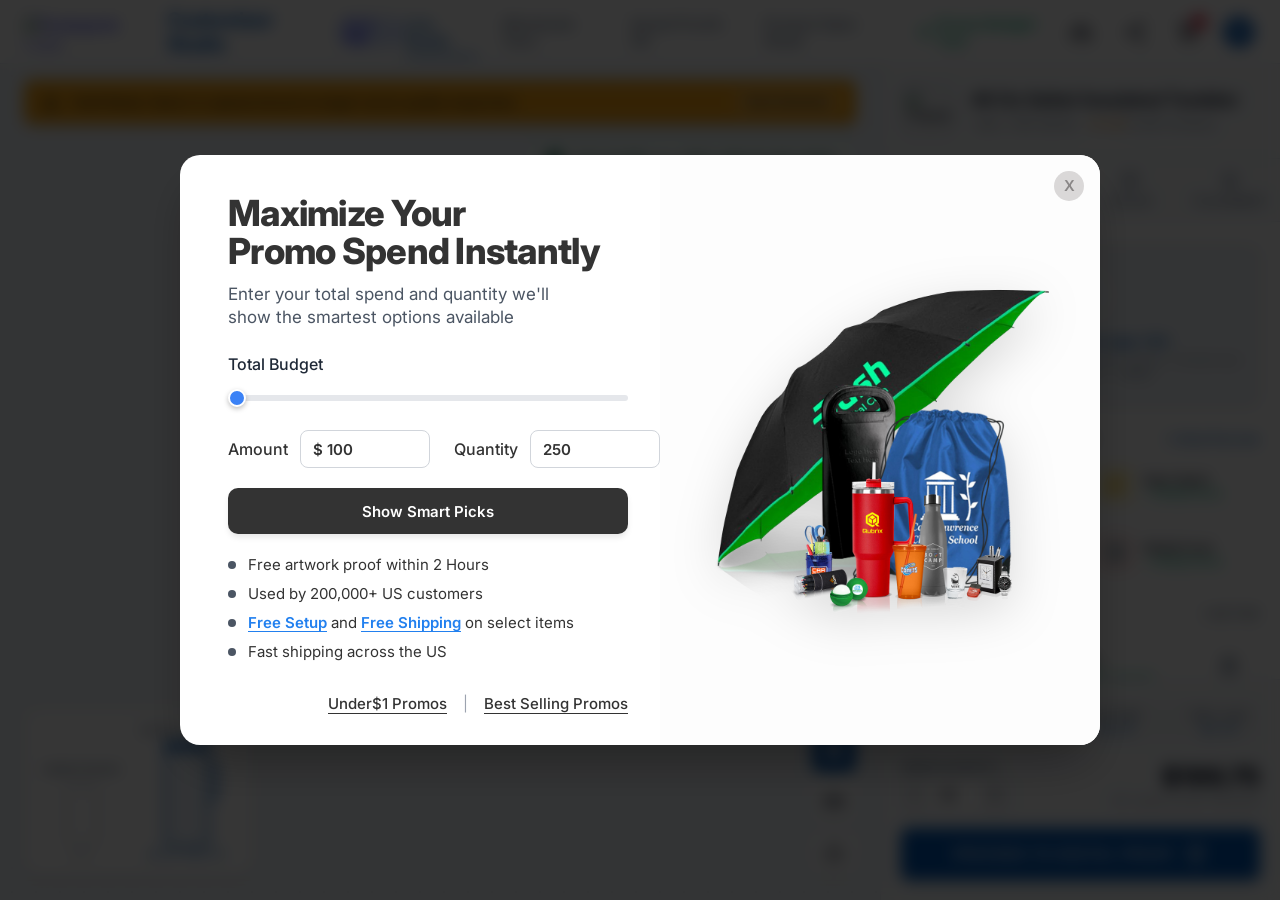
==== commit 312282d9: "feat: add promo budget tool modal with interactive slider and quantity estimation features" ====
--- a/index.html
+++ b/index.html
@@ -36,6 +36,10 @@
       <a href="#" class="header-nav-link" id="nav-pricing">Wholesale Tiers</a>
       <a href="#" class="header-nav-link" id="nav-proofs">Saved Proofs (0)</a>
       <a href="#" class="header-nav-link" id="nav-specs">Product Spec Sheet</a>
+      <a href="#" class="header-nav-link promo-budget-trigger" id="nav-promo-budget" style="display: flex; align-items: center; gap: 4px; color: var(--success-green); font-weight: 700;">
+        <span class="material-symbols-outlined" style="font-size: 16px;">savings</span>
+        Promo Budget Tool
+      </a>
     </nav>
 
     <div class="header-actions">
@@ -611,6 +615,94 @@
     </div>
   </div>
 
+  <!-- ======================================================================
+       4. Maximize Your Promo Spend Instantly (Figma Design 2026 Popup)
+       ====================================================================== -->
+  <div class="promo-modal-overlay open" id="promo-budget-modal" role="dialog" aria-modal="true" aria-labelledby="promo-modal-title">
+    <div class="promo-modal-content">
+      <button class="btn-close-promo" id="btn-close-promo" aria-label="Close Promo Modal">
+        <span>X</span>
+      </button>
+      
+      <div class="promo-modal-grid">
+        <!-- Left Content Section -->
+        <div class="promo-modal-left">
+          <div>
+            <h2 id="promo-modal-title" class="promo-modal-headline">
+              Maximize Your<br>Promo Spend Instantly
+            </h2>
+            <p class="promo-modal-subheadline">
+              Enter your total spend and quantity we'll<br>show the smartest options available
+            </p>
+          </div>
+          
+          <!-- Interactive Budget Slider & Controls -->
+          <div class="promo-budget-controls">
+            <label class="promo-slider-label" for="budget-range-slider">Total Budget</label>
+            <div class="promo-slider-track-container">
+              <input type="range" id="budget-range-slider" class="promo-range-slider" min="100" max="10000" step="50" value="100">
+              <div class="promo-slider-fill" id="budget-slider-fill" style="width: 0%;"></div>
+            </div>
+            
+            <div class="promo-inputs-row">
+              <div class="promo-input-group">
+                <label class="promo-input-label" for="budget-amount-input">Amount</label>
+                <div class="promo-input-box">
+                  <span class="promo-input-prefix">$</span>
+                  <input type="number" id="budget-amount-input" class="promo-num-input" value="100" min="50" max="50000" step="10">
+                </div>
+              </div>
+              
+              <div class="promo-input-group">
+                <label class="promo-input-label" for="budget-qty-input">Quantity</label>
+                <div class="promo-input-box">
+                  <input type="number" id="budget-qty-input" class="promo-num-input" value="250" min="25" max="100000" step="25">
+                </div>
+              </div>
+            </div>
+          </div>
+          
+          <!-- Show Smart Picks Action Button -->
+          <button class="btn-show-smart-picks" id="btn-show-smart-picks">
+            Show Smart Picks
+          </button>
+          
+          <!-- Bullet Features List -->
+          <ul class="promo-features-list">
+            <li>
+              <span class="promo-bullet-dot"></span>
+              <span>Free artwork proof within 2 Hours</span>
+            </li>
+            <li>
+              <span class="promo-bullet-dot"></span>
+              <span>Used by 200,000+ US customers</span>
+            </li>
+            <li>
+              <span class="promo-bullet-dot"></span>
+              <span><a href="#" class="promo-blue-link">Free Setup</a> and <a href="#" class="promo-blue-link">Free Shipping</a> on select items</span>
+            </li>
+            <li>
+              <span class="promo-bullet-dot"></span>
+              <span>Fast shipping across the US</span>
+            </li>
+          </ul>
+          
+          <!-- Bottom Links -->
+          <div class="promo-modal-footer-links">
+            <a href="#" class="promo-bottom-link" id="link-under-1">Under$1 Promos</a>
+            <span class="promo-footer-divider">|</span>
+            <a href="#" class="promo-bottom-link" id="link-best-selling">Best Selling Promos</a>
+          </div>
+        </div>
+        
+        <!-- Right Product Bundle Showcase Section -->
+        <div class="promo-modal-right">
+          <img src="promo-products-bundle.png" alt="Promo Products Showcase Bundle" class="promo-showcase-img">
+        </div>
+      </div>
+    </div>
+  </div>
+
   <!-- Toast Notification Container -->
   <div class="toast-container" id="toast-container"></div>
 
--- a/index.css
+++ b/index.css
@@ -1738,3 +1738,360 @@
     height: 50vh;
   }
 }
+
+/* ==========================================================================
+   Figma 2026 Popup Design ("Maximize Your Promo Spend Instantly")
+   ========================================================================== */
+
+.promo-modal-overlay {
+  position: fixed;
+  inset: 0;
+  background: rgba(0, 0, 0, 0.79);
+  backdrop-filter: blur(8px);
+  display: flex;
+  align-items: center;
+  justify-content: center;
+  z-index: 500;
+  opacity: 0;
+  pointer-events: none;
+  transition: opacity 0.3s cubic-bezier(0.16, 1, 0.3, 1);
+  padding: 20px;
+}
+
+.promo-modal-overlay.open {
+  opacity: 1;
+  pointer-events: auto;
+}
+
+.promo-modal-content {
+  background: #ffffff;
+  width: 100%;
+  max-width: 920px;
+  min-height: 548px;
+  border-radius: 20px;
+  box-shadow: 0 25px 50px -12px rgba(0, 0, 0, 0.35);
+  position: relative;
+  overflow: hidden;
+  transform: scale(0.95) translateY(16px);
+  transition: transform 0.35s cubic-bezier(0.16, 1, 0.3, 1);
+}
+
+.promo-modal-overlay.open .promo-modal-content {
+  transform: scale(1) translateY(0);
+}
+
+.btn-close-promo {
+  position: absolute;
+  top: 16px;
+  right: 16px;
+  width: 30px;
+  height: 30px;
+  border-radius: 20px;
+  background: #dad8d8;
+  border: none;
+  font-family: var(--font-sans);
+  font-size: 15px;
+  font-weight: 600;
+  color: #8a8787;
+  display: flex;
+  align-items: center;
+  justify-content: center;
+  cursor: pointer;
+  transition: all 0.2s ease;
+  z-index: 20;
+}
+
+.btn-close-promo:hover {
+  background: #cbd5e1;
+  color: #1F2937;
+  transform: rotate(90deg);
+}
+
+.promo-modal-grid {
+  display: grid;
+  grid-template-columns: 480px 1fr;
+  min-height: 548px;
+}
+
+.promo-modal-left {
+  padding: 40px 32px 32px 48px;
+  display: flex;
+  flex-direction: column;
+  justify-content: space-between;
+  height: 100%;
+}
+
+.promo-modal-headline {
+  font-family: var(--font-sans);
+  font-size: 36px;
+  font-weight: 800;
+  color: #333333;
+  line-height: 1.05;
+  letter-spacing: -0.02em;
+  margin-bottom: 12px;
+}
+
+.promo-modal-subheadline {
+  font-family: var(--font-sans);
+  font-size: 17px;
+  font-weight: 400;
+  color: #4B5563;
+  line-height: 1.4;
+  margin-bottom: 24px;
+}
+
+.promo-budget-controls {
+  display: flex;
+  flex-direction: column;
+  margin-bottom: 20px;
+}
+
+.promo-slider-label {
+  font-family: var(--font-sans);
+  font-size: 16px;
+  font-weight: 500;
+  color: #1F2937;
+  margin-bottom: 12px;
+}
+
+.promo-slider-track-container {
+  position: relative;
+  width: 100%;
+  height: 24px;
+  display: flex;
+  align-items: center;
+  margin-bottom: 20px;
+}
+
+.promo-range-slider {
+  width: 100%;
+  height: 6px;
+  -webkit-appearance: none;
+  background: #E5E7EB;
+  border-radius: var(--radius-full);
+  outline: none;
+  position: relative;
+  z-index: 2;
+  margin: 0;
+  cursor: pointer;
+}
+
+.promo-range-slider::-webkit-slider-thumb {
+  -webkit-appearance: none;
+  width: 18px;
+  height: 18px;
+  border-radius: 50%;
+  background: #3B82F6;
+  border: 2px solid #ffffff;
+  box-shadow: 0 2px 5px rgba(0, 0, 0, 0.25);
+  cursor: pointer;
+  transition: transform 0.15s ease, background-color 0.15s ease;
+}
+
+.promo-range-slider::-webkit-slider-thumb:hover {
+  transform: scale(1.25);
+  background: #2563EB;
+}
+
+.promo-slider-fill {
+  position: absolute;
+  left: 0;
+  height: 6px;
+  background: #3B82F6;
+  border-radius: var(--radius-full);
+  pointer-events: none;
+  z-index: 1;
+  transition: width 0.05s linear;
+}
+
+.promo-inputs-row {
+  display: flex;
+  align-items: center;
+  gap: 24px;
+}
+
+.promo-input-group {
+  display: flex;
+  align-items: center;
+  gap: 12px;
+}
+
+.promo-input-label {
+  font-family: var(--font-sans);
+  font-size: 16px;
+  font-weight: 500;
+  color: #333333;
+}
+
+.promo-input-box {
+  display: flex;
+  align-items: center;
+  border: 1px solid #D1D5DB;
+  border-radius: 8px;
+  background: #ffffff;
+  padding: 0 12px;
+  height: 38px;
+  width: 130px;
+  transition: border-color 0.2s, box-shadow 0.2s;
+}
+
+.promo-input-box:focus-within {
+  border-color: #3B82F6;
+  box-shadow: 0 0 0 3px rgba(59, 130, 246, 0.15);
+}
+
+.promo-input-prefix {
+  font-weight: 600;
+  color: #333333;
+  font-size: 15px;
+  margin-right: 4px;
+}
+
+.promo-num-input {
+  border: none;
+  outline: none;
+  width: 100%;
+  font-size: 15px;
+  font-weight: 600;
+  color: #333333;
+  font-family: var(--font-sans);
+  background: transparent;
+  -moz-appearance: textfield;
+}
+
+.promo-num-input::-webkit-outer-spin-button,
+.promo-num-input::-webkit-inner-spin-button {
+  -webkit-appearance: none;
+  margin: 0;
+}
+
+.btn-show-smart-picks {
+  width: 100%;
+  max-width: 438px;
+  height: 46px;
+  background: #333333;
+  color: #ffffff;
+  font-family: var(--font-sans);
+  font-size: 15px;
+  font-weight: 600;
+  border: none;
+  border-radius: 10px;
+  cursor: pointer;
+  display: flex;
+  align-items: center;
+  justify-content: center;
+  margin-bottom: 20px;
+  transition: all 0.2s ease;
+  box-shadow: 0 4px 6px -1px rgba(0, 0, 0, 0.1);
+}
+
+.btn-show-smart-picks:hover {
+  background: #111827;
+  transform: translateY(-2px);
+  box-shadow: 0 10px 15px -3px rgba(0, 0, 0, 0.2);
+}
+
+.btn-show-smart-picks:active {
+  transform: translateY(0);
+}
+
+.promo-features-list {
+  list-style: none;
+  padding: 0;
+  margin: 0 0 24px 0;
+  display: flex;
+  flex-direction: column;
+  gap: 8px;
+  font-family: var(--font-sans);
+  font-size: 15px;
+  color: #333333;
+}
+
+.promo-features-list li {
+  display: flex;
+  align-items: center;
+  gap: 12px;
+  line-height: 1.4;
+}
+
+.promo-bullet-dot {
+  width: 8px;
+  height: 8px;
+  border-radius: 50%;
+  background: #4B5563;
+  flex-shrink: 0;
+}
+
+.promo-blue-link {
+  color: #2280ef;
+  font-weight: 600;
+  text-decoration: underline;
+  text-underline-offset: 3px;
+}
+
+.promo-blue-link:hover {
+  color: #1d4ed8;
+}
+
+.promo-modal-footer-links {
+  display: flex;
+  align-items: center;
+  justify-content: flex-end;
+  gap: 16px;
+  margin-top: auto;
+  padding-top: 8px;
+  font-family: var(--font-sans);
+}
+
+.promo-bottom-link {
+  font-size: 15px;
+  font-weight: 500;
+  color: #333333;
+  text-decoration: underline;
+  text-underline-offset: 4px;
+  transition: color 0.2s;
+}
+
+.promo-bottom-link:hover {
+  color: #2280ef;
+}
+
+.promo-footer-divider {
+  color: #9CA3AF;
+  font-size: 15px;
+}
+
+.promo-modal-right {
+  display: flex;
+  align-items: center;
+  justify-content: center;
+  position: relative;
+  background: #fdfdfd;
+  overflow: hidden;
+  padding: 20px;
+}
+
+.promo-showcase-img {
+  width: 100%;
+  height: 100%;
+  object-fit: contain;
+  filter: drop-shadow(0 15px 25px rgba(0, 0, 0, 0.15));
+  transition: transform 0.4s cubic-bezier(0.16, 1, 0.3, 1);
+}
+
+.promo-modal-right:hover .promo-showcase-img {
+  transform: scale(1.05);
+}
+
+@media (max-width: 880px) {
+  .promo-modal-grid {
+    grid-template-columns: 1fr;
+  }
+  .promo-modal-right {
+    display: none;
+  }
+  .promo-modal-left {
+    padding: 32px 24px;
+  }
+}
+
